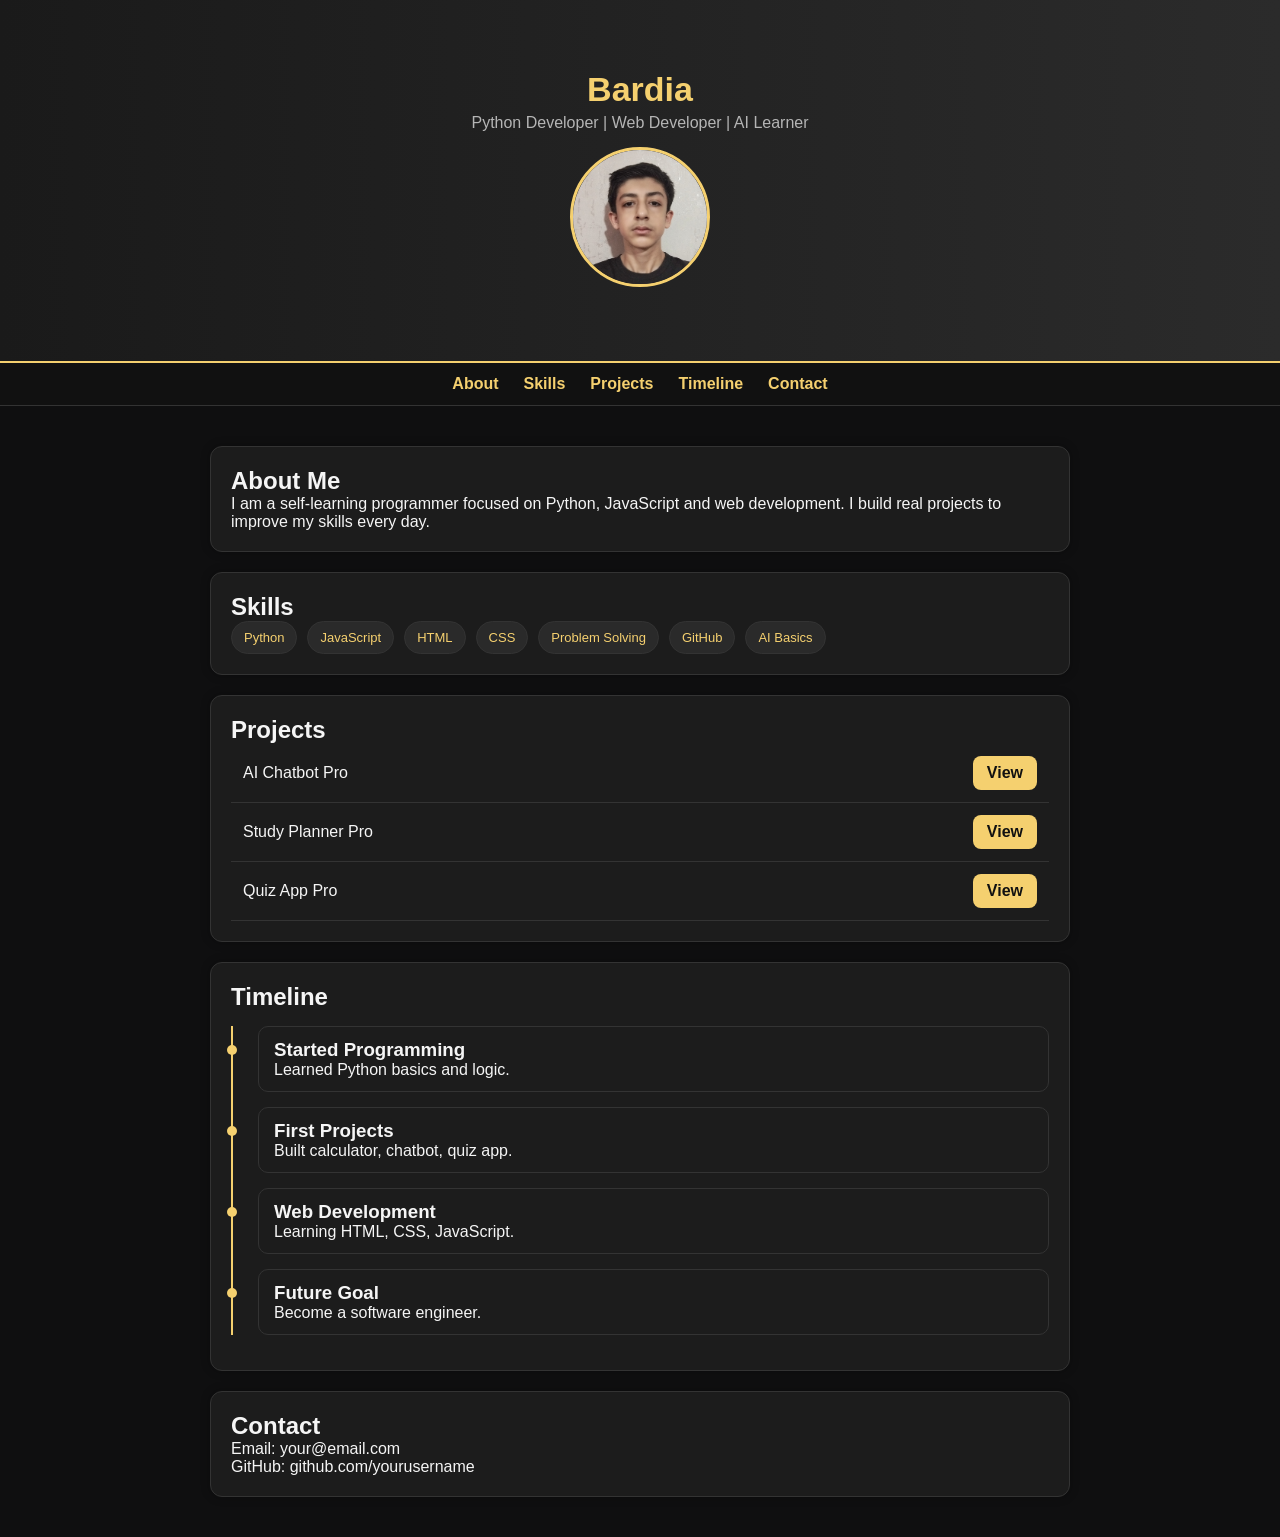
==== index.html @ 0d3816ca "Add files via upload" ====
<!DOCTYPE html>
<html lang="en">
<head>
<meta charset="UTF-8">
<meta name="viewport" content="width=device-width, initial-scale=1.0">

<title>Bardia | Portfolio</title>

<link rel="stylesheet" href="style.css">
</head>

<body>

<!-- HEADER -->
<div class="header">
    <h1>Bardia</h1>
    <p>Python Developer | Web Developer | AI Learner</p>
    <img src="profile.jpg" class="profile-pic">
</div>

<!-- NAV -->
<div class="nav">
    <a href="#about">About</a>
    <a href="#skills">Skills</a>
    <a href="#projects">Projects</a>
    <a href="#timeline">Timeline</a>
    <a href="#contact">Contact</a>
</div>

<!-- MAIN -->
<div class="container">

    <!-- ABOUT -->
    <div id="about" class="card">
        <h2>About Me</h2>
        <p>
            I am a self-learning programmer focused on Python, JavaScript and web development.
            I build real projects to improve my skills every day.
        </p>
    </div>

    <!-- SKILLS -->
    <div id="skills" class="card">
        <h2>Skills</h2>

        <div class="skills">
            <span class="tag">Python</span>
            <span class="tag">JavaScript</span>
            <span class="tag">HTML</span>
            <span class="tag">CSS</span>
            <span class="tag">Problem Solving</span>
            <span class="tag">GitHub</span>
            <span class="tag">AI Basics</span>
        </div>
    </div>

    <!-- PROJECTS -->
    <div id="projects" class="card">
        <h2>Projects</h2>

        <ul class="project-list">

            <li>
                AI Chatbot Pro
                <a href="project1.html" class="see-btn">View</a>
            </li>

            <li>
                Study Planner Pro
                <a href="project2.html" class="see-btn">View</a>
            </li>

            <li>
                Quiz App Pro
                <a href="project3.html" class="see-btn">View</a>
            </li>

        </ul>
    </div>

    <!-- TIMELINE -->
    <div id="timeline" class="card">
        <h2>Timeline</h2>

        <div class="timeline">

            <div class="item">
                <h3>Started Programming</h3>
                <p>Learned Python basics and logic.</p>
            </div>

            <div class="item">
                <h3>First Projects</h3>
                <p>Built calculator, chatbot, quiz app.</p>
            </div>

            <div class="item">
                <h3>Web Development</h3>
                <p>Learning HTML, CSS, JavaScript.</p>
            </div>

            <div class="item">
                <h3>Future Goal</h3>
                <p>Become a software engineer.</p>
            </div>

        </div>
    </div>

    <!-- CONTACT -->
    <div id="contact" class="card">
        <h2>Contact</h2>

        <p>Email: your@email.com</p>
        <p>GitHub: github.com/yourusername</p>

    </div>

</div>

<!-- SMOOTH CLICK EFFECT -->
<script>

document.querySelectorAll(".nav a").forEach(link => {
    link.addEventListener("click", function(){

        let target = document.querySelector(this.getAttribute("href"));

        target.style.boxShadow = "0 0 20px rgba(245,208,111,0.5)";

        setTimeout(()=>{
            target.style.boxShadow = "none";
        },800);

    });
});

</script>

</body>
</html>
---- style.css ----
*{
    margin:0;
    padding:0;
    box-sizing:border-box;
    font-family:Arial, sans-serif;
}

html{
    scroll-behavior:smooth;
}

body{
    background:#0f0f10;
    color:#f5f5f5;
}

/* HEADER */
.header{
    text-align:center;
    padding:70px 20px;
    background:linear-gradient(90deg,#1a1a1a,#2b2b2b);
    border-bottom:2px solid #f5d06f;
}

.header h1{
    color:#f5d06f;
    font-size:34px;
}

.header p{
    color:#b5b5b5;
    margin-top:5px;
}

/* PROFILE IMAGE */
.profile-pic{
    width:140px;
    height:140px;
    border-radius:50%;
    object-fit:cover;
    border:3px solid #f5d06f;
    margin-top:15px;
}

/* NAV */
.nav{
    display:flex;
    justify-content:center;
    gap:25px;
    background:#111111;
    padding:12px;
    position:sticky;
    top:0;
    border-bottom:1px solid #333;
    z-index:1000;
}

.nav a{
    color:#f5d06f;
    text-decoration:none;
    font-weight:bold;
    position:relative;
    transition:0.3s;
}

.nav a::after{
    content:"";
    position:absolute;
    left:0;
    bottom:-5px;
    width:0%;
    height:2px;
    background:#f5d06f;
    transition:0.3s;
}

.nav a:hover::after{
    width:100%;
}

/* CONTAINER */
.container{
    max-width:900px;
    margin:auto;
    padding:20px;
}

/* CARD */
.card{
    background:#1c1c1c;
    margin:20px 0;
    padding:20px;
    border-radius:12px;
    border:1px solid #333;
    box-shadow:0 0 10px rgba(0,0,0,0.3);
    transition:0.3s;
}

.card:hover{
    transform:translateY(-3px);
    box-shadow:0 0 15px rgba(245,208,111,0.15);
}

/* SKILLS */
.skills{
    display:flex;
    flex-wrap:wrap;
    gap:10px;
}

.tag{
    display:inline-block;
    padding:8px 12px;
    background:#2a2a2a;
    color:#f5d06f;
    border-radius:20px;
    font-size:13px;
    border:1px solid #333;
    transition:0.3s;
}

.tag:hover{
    transform:scale(1.1);
    background:#3a3a3a;
    box-shadow:0 0 10px rgba(245,208,111,0.2);
}

/* PROJECT LIST */
.project-list{
    list-style:none;
}

.project-list li{
    display:flex;
    justify-content:space-between;
    align-items:center;
    padding:12px;
    border-bottom:1px solid #333;
}

/* BUTTONS */
.btn, .see-btn{
    padding:8px 14px;
    background:#f5d06f;
    color:#111;
    border-radius:8px;
    text-decoration:none;
    font-weight:bold;
    border:none;
    cursor:pointer;
    transition:0.3s;
}

.btn:hover, .see-btn:hover{
    background:#ffd86b;
    transform:scale(1.05);
    box-shadow:0 0 12px rgba(245,208,111,0.4);
}

/* CHAT */
.chat-box{
    height:400px;
    overflow-y:auto;
    background:#151515;
    border:1px solid #333;
    border-radius:10px;
    padding:15px;
}

.user{
    text-align:right;
    color:#f5d06f;
    margin:10px 0;
}

.bot{
    text-align:left;
    color:#cccccc;
    margin:10px 0;
}

/* INPUT */
.input-area{
    display:flex;
    gap:10px;
    margin-top:10px;
}

input{
    flex:1;
    padding:10px;
    border-radius:8px;
    border:1px solid #333;
    background:#0f0f10;
    color:white;
}

/* TIMELINE */
.timeline{
    border-left:2px solid #f5d06f;
    padding-left:25px;
}

.item{
    margin:15px 0;
    padding:12px 15px;
    background:#1c1c1c;
    border-radius:10px;
    border:1px solid #333;
    position:relative;
    transition:0.3s;
}

.item:hover{
    transform:translateX(8px);
    box-shadow:0 0 12px rgba(245,208,111,0.2);
}

.item::before{
    content:"";
    width:10px;
    height:10px;
    background:#f5d06f;
    border-radius:50%;
    position:absolute;
    left:-32px;
    top:18px;
}

/* RESPONSIVE */
@media (max-width:600px){
    .nav{
        flex-wrap:wrap;
        gap:10px;
    }

    .project-list li{
        flex-direction:column;
        align-items:flex-start;
        gap:10px;
    }

    .skills{
        justify-content:center;
    }
}
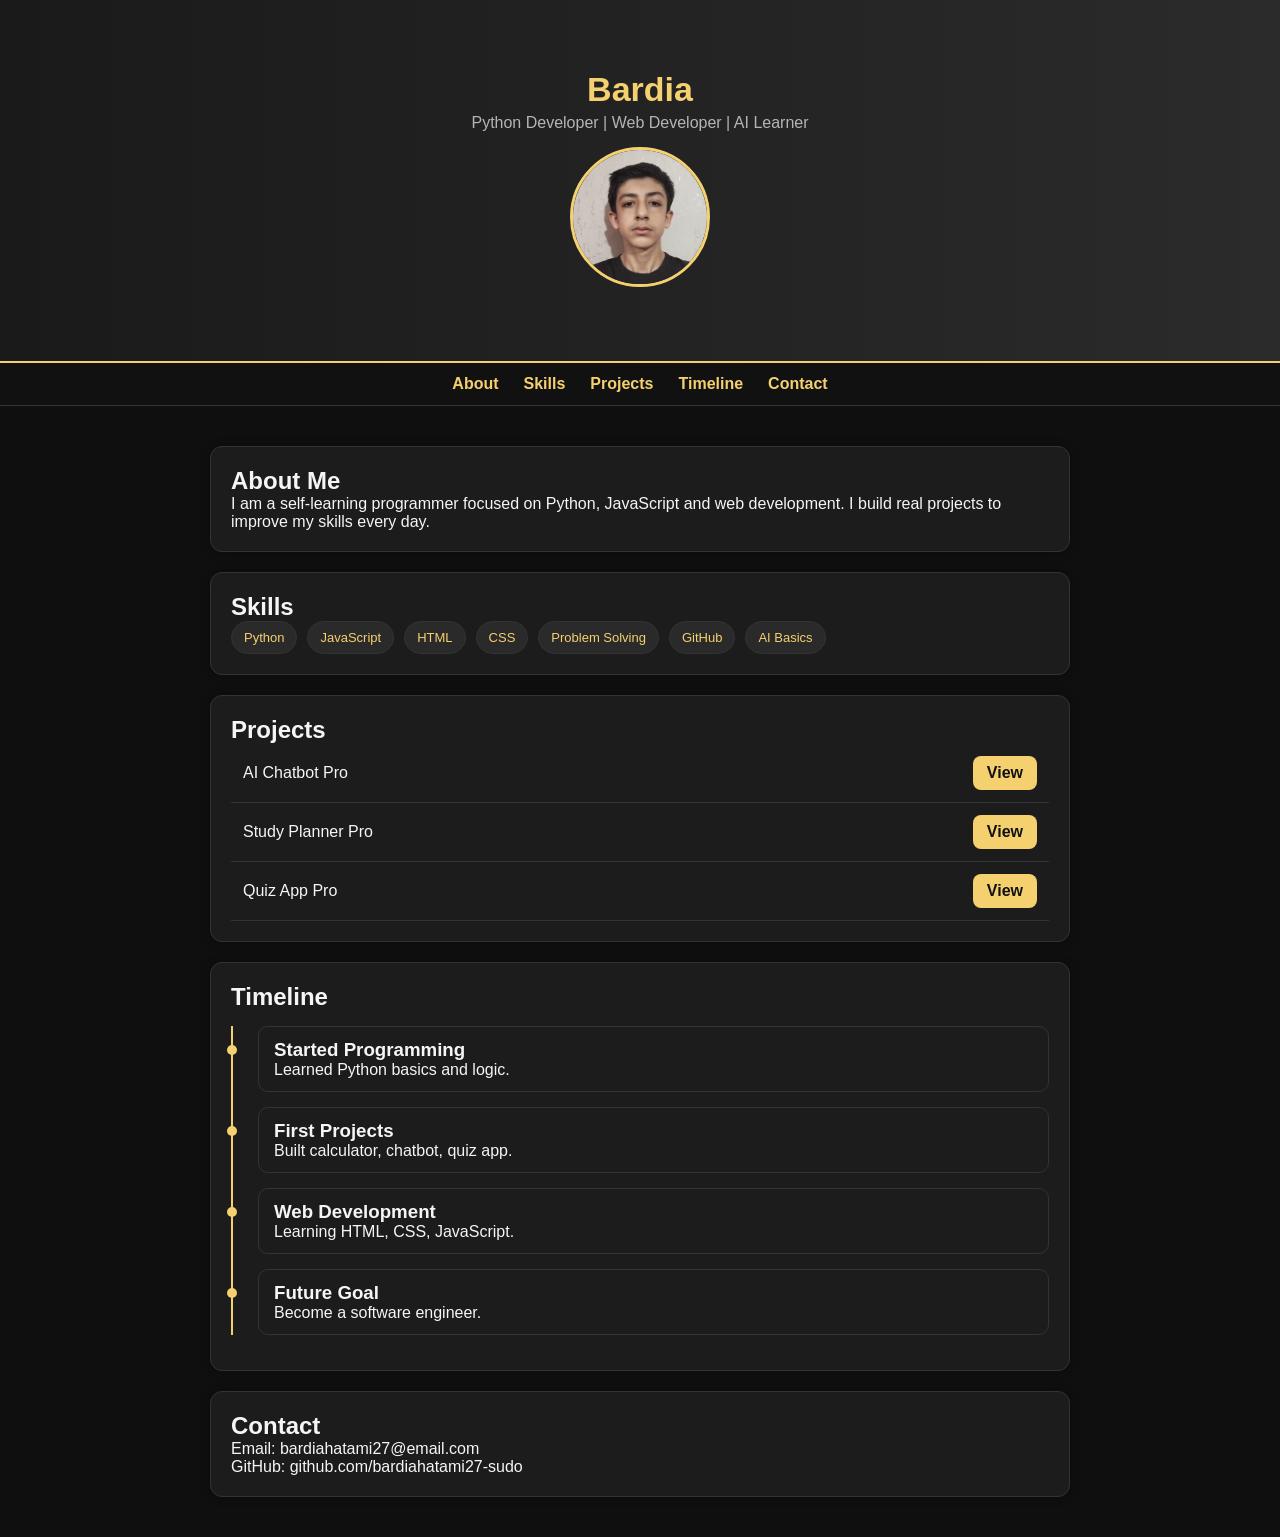
==== commit 9362fd4d: "Add files via upload" ====
--- a/index.html
+++ b/index.html
@@ -4,7 +4,7 @@
 <meta charset="UTF-8">
 <meta name="viewport" content="width=device-width, initial-scale=1.0">
 
-<title>Bardia | Portfolio</title>
+<title>Bardia Hatami</title>
 
 <link rel="stylesheet" href="style.css">
 </head>
@@ -111,8 +111,8 @@
     <div id="contact" class="card">
         <h2>Contact</h2>
 
-        <p>Email: your@email.com</p>
-        <p>GitHub: github.com/yourusername</p>
+        <p>Email: bardiahatami27@email.com</p>
+        <p>GitHub: github.com/bardiahatami27-sudo</p>
 
     </div>
 
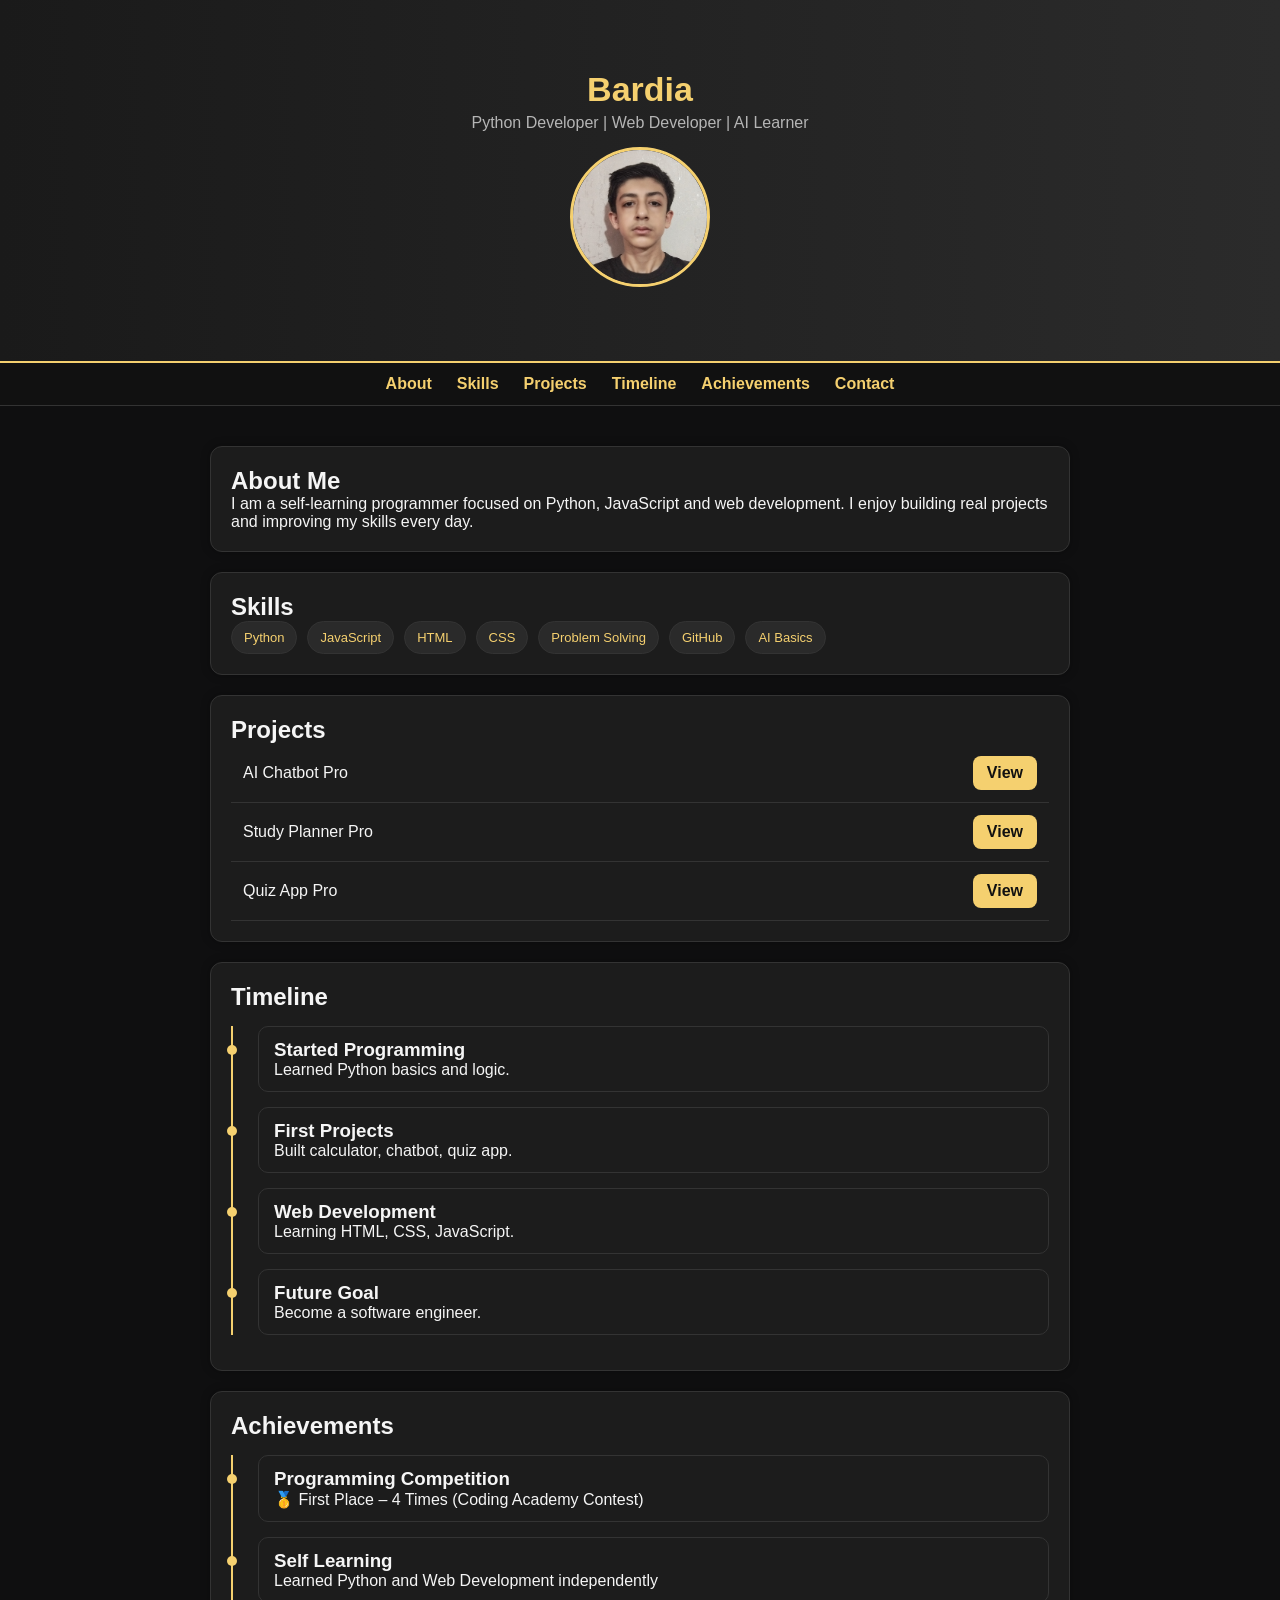
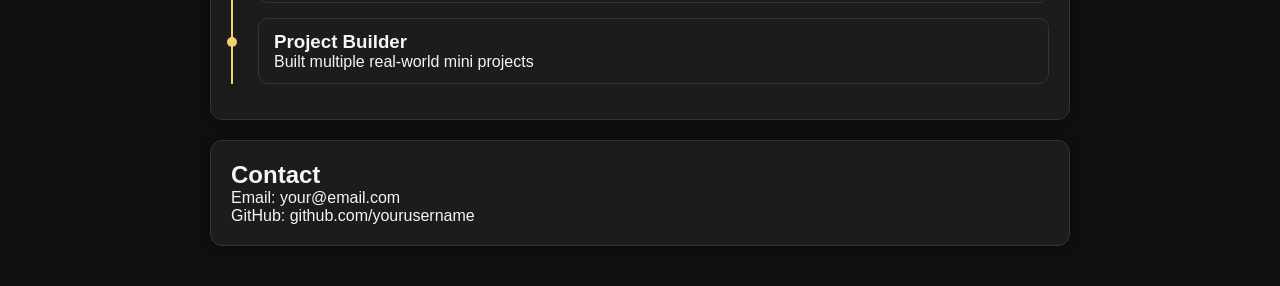
==== commit f9cf8a7b: "Add files via upload" ====
--- a/index.html
+++ b/index.html
@@ -4,7 +4,7 @@
 <meta charset="UTF-8">
 <meta name="viewport" content="width=device-width, initial-scale=1.0">
 
-<title>Bardia Hatami</title>
+<title>Bardia | Portfolio</title>
 
 <link rel="stylesheet" href="style.css">
 </head>
@@ -24,10 +24,11 @@
     <a href="#skills">Skills</a>
     <a href="#projects">Projects</a>
     <a href="#timeline">Timeline</a>
+    <a href="#achievements">Achievements</a>
     <a href="#contact">Contact</a>
 </div>
 
-<!-- MAIN -->
+<!-- MAIN CONTAINER -->
 <div class="container">
 
     <!-- ABOUT -->
@@ -35,7 +36,7 @@
         <h2>About Me</h2>
         <p>
             I am a self-learning programmer focused on Python, JavaScript and web development.
-            I build real projects to improve my skills every day.
+            I enjoy building real projects and improving my skills every day.
         </p>
     </div>
 
@@ -107,18 +108,44 @@
         </div>
     </div>
 
+    <!-- 🏆 ACHIEVEMENTS -->
+    <div id="achievements" class="card">
+
+        <h2>Achievements</h2>
+
+        <div class="timeline">
+
+            <div class="item">
+                <h3>Programming Competition</h3>
+                <p>🥇 First Place – 4 Times (Coding Academy Contest)</p>
+            </div>
+
+            <div class="item">
+                <h3>Self Learning</h3>
+                <p>Learned Python and Web Development independently</p>
+            </div>
+
+            <div class="item">
+                <h3>Project Builder</h3>
+                <p>Built multiple real-world mini projects</p>
+            </div>
+
+        </div>
+
+    </div>
+
     <!-- CONTACT -->
     <div id="contact" class="card">
         <h2>Contact</h2>
 
-        <p>Email: bardiahatami27@email.com</p>
-        <p>GitHub: github.com/bardiahatami27-sudo</p>
+        <p>Email: your@email.com</p>
+        <p>GitHub: github.com/yourusername</p>
 
     </div>
 
 </div>
 
-<!-- SMOOTH CLICK EFFECT -->
+<!-- SMOOTH CLICK HIGHLIGHT -->
 <script>
 
 document.querySelectorAll(".nav a").forEach(link => {
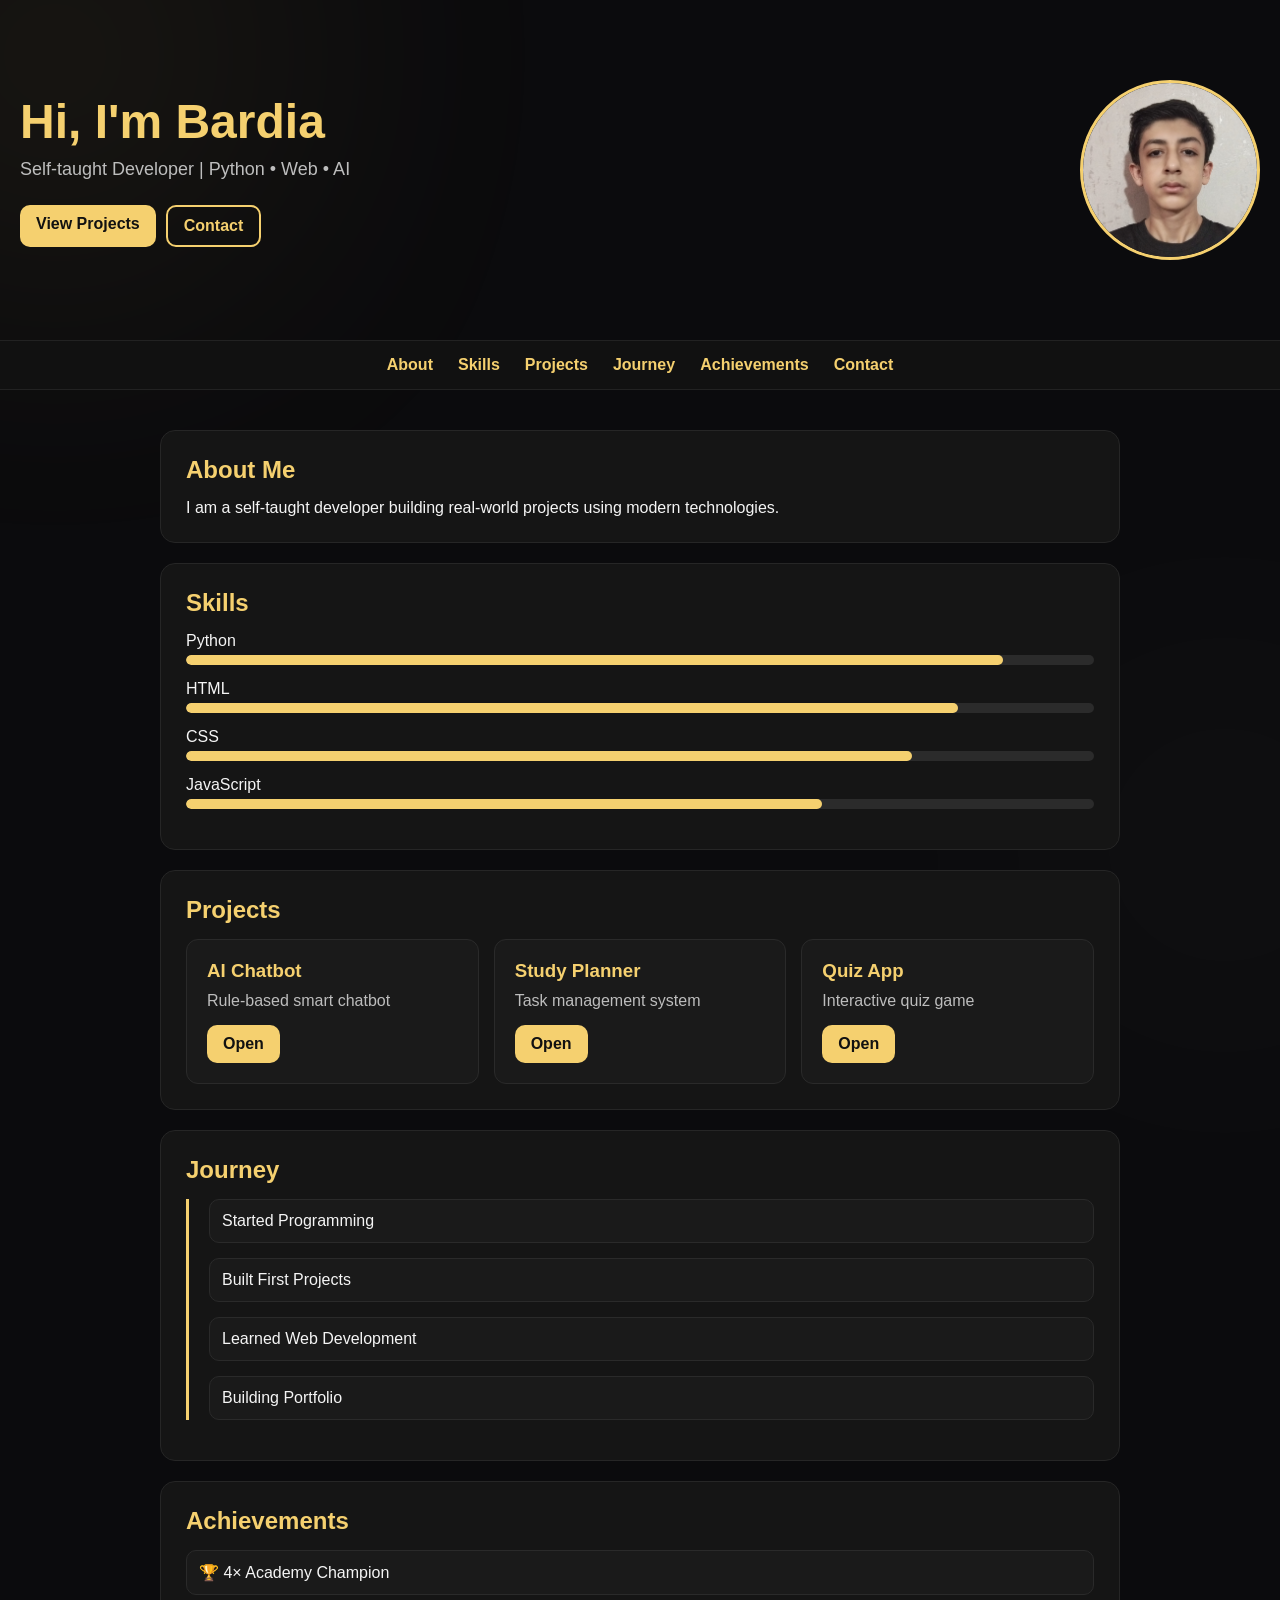
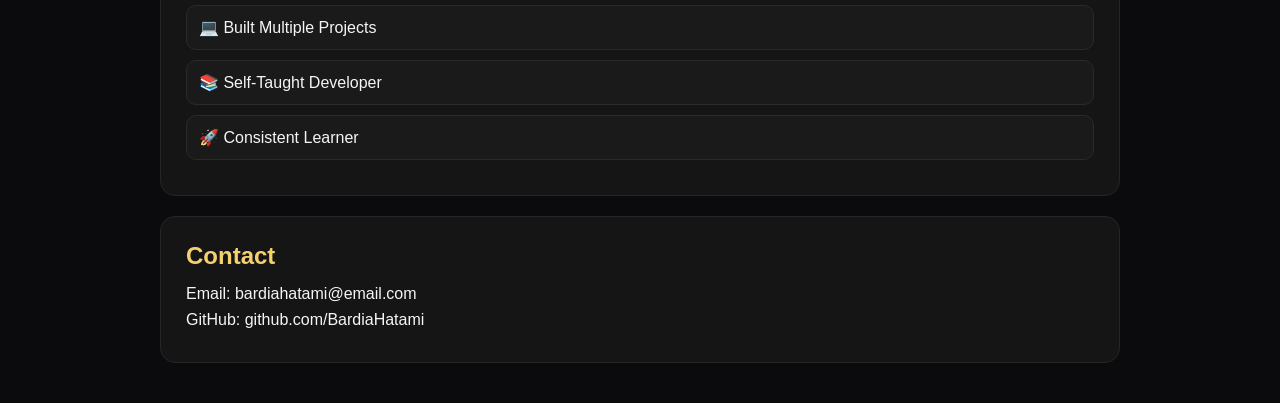
==== commit c4de43d2: "Add files via upload" ====
--- a/index.html
+++ b/index.html
@@ -3,166 +3,124 @@
 <head>
 <meta charset="UTF-8">
 <meta name="viewport" content="width=device-width, initial-scale=1.0">
-
 <title>Bardia | Portfolio</title>
-
 <link rel="stylesheet" href="style.css">
 </head>
 
 <body>
 
-<!-- HEADER -->
-<div class="header">
-    <h1>Bardia</h1>
-    <p>Python Developer | Web Developer | AI Learner</p>
-    <img src="profile.jpg" class="profile-pic">
-</div>
+<div class="bg-glow"></div>
+
+<!-- HERO -->
+<header class="hero">
+
+    <div class="hero-text">
+        <h1>Hi, I'm Bardia</h1>
+        <p>Self-taught Developer | Python • Web • AI</p>
+
+        <div class="hero-buttons">
+            <a href="#projects" class="btn">View Projects</a>
+            <a href="#contact" class="btn outline">Contact</a>
+        </div>
+    </div>
+
+    <img src="profile.jpg" class="hero-img">
+
+</header>
 
 <!-- NAV -->
-<div class="nav">
+<nav class="nav">
     <a href="#about">About</a>
     <a href="#skills">Skills</a>
     <a href="#projects">Projects</a>
-    <a href="#timeline">Timeline</a>
+    <a href="#timeline">Journey</a>
     <a href="#achievements">Achievements</a>
     <a href="#contact">Contact</a>
-</div>
+</nav>
 
-<!-- MAIN CONTAINER -->
-<div class="container">
+<main class="container">
 
     <!-- ABOUT -->
-    <div id="about" class="card">
+    <section id="about" class="card">
         <h2>About Me</h2>
-        <p>
-            I am a self-learning programmer focused on Python, JavaScript and web development.
-            I enjoy building real projects and improving my skills every day.
-        </p>
-    </div>
+        <p>I am a self-taught developer building real-world projects using modern technologies.</p>
+    </section>
 
     <!-- SKILLS -->
-    <div id="skills" class="card">
+    <section id="skills" class="card">
         <h2>Skills</h2>
 
-        <div class="skills">
-            <span class="tag">Python</span>
-            <span class="tag">JavaScript</span>
-            <span class="tag">HTML</span>
-            <span class="tag">CSS</span>
-            <span class="tag">Problem Solving</span>
-            <span class="tag">GitHub</span>
-            <span class="tag">AI Basics</span>
+        <div class="skill">
+            <p>Python</p>
+            <div class="bar"><div class="fill python"></div></div>
+
+            <p>HTML</p>
+            <div class="bar"><div class="fill html"></div></div>
+
+            <p>CSS</p>
+            <div class="bar"><div class="fill css"></div></div>
+
+            <p>JavaScript</p>
+            <div class="bar"><div class="fill js"></div></div>
         </div>
-    </div>
+    </section>
 
     <!-- PROJECTS -->
-    <div id="projects" class="card">
+    <section id="projects" class="card">
         <h2>Projects</h2>
 
-        <ul class="project-list">
+        <div class="project-grid">
 
-            <li>
-                AI Chatbot Pro
-                <a href="project1.html" class="see-btn">View</a>
-            </li>
-
-            <li>
-                Study Planner Pro
-                <a href="project2.html" class="see-btn">View</a>
-            </li>
-
-            <li>
-                Quiz App Pro
-                <a href="project3.html" class="see-btn">View</a>
-            </li>
-
-        </ul>
-    </div>
-
-    <!-- TIMELINE -->
-    <div id="timeline" class="card">
-        <h2>Timeline</h2>
-
-        <div class="timeline">
-
-            <div class="item">
-                <h3>Started Programming</h3>
-                <p>Learned Python basics and logic.</p>
+            <div class="project-card">
+                <h3>AI Chatbot</h3>
+                <p>Rule-based smart chatbot</p>
+                <a class="see-btn" href="project1.html">Open</a>
             </div>
 
-            <div class="item">
-                <h3>First Projects</h3>
-                <p>Built calculator, chatbot, quiz app.</p>
+            <div class="project-card">
+                <h3>Study Planner</h3>
+                <p>Task management system</p>
+                <a class="see-btn" href="project2.html">Open</a>
             </div>
 
-            <div class="item">
-                <h3>Web Development</h3>
-                <p>Learning HTML, CSS, JavaScript.</p>
-            </div>
-
-            <div class="item">
-                <h3>Future Goal</h3>
-                <p>Become a software engineer.</p>
+            <div class="project-card">
+                <h3>Quiz App</h3>
+                <p>Interactive quiz game</p>
+                <a class="see-btn" href="project3.html">Open</a>
             </div>
 
         </div>
-    </div>
+    </section>
 
-    <!-- 🏆 ACHIEVEMENTS -->
-    <div id="achievements" class="card">
+    <!-- TIMELINE -->
+    <section id="timeline" class="card">
+        <h2>Journey</h2>
 
+        <div class="timeline">
+            <div class="item">Started Programming</div>
+            <div class="item">Built First Projects</div>
+            <div class="item">Learned Web Development</div>
+            <div class="item">Building Portfolio</div>
+        </div>
+    </section>
+
+    <!-- ACHIEVEMENTS -->
+    <section id="achievements" class="card">
         <h2>Achievements</h2>
 
-        <div class="timeline">
-
-            <div class="item">
-                <h3>Programming Competition</h3>
-                <p>🥇 First Place – 4 Times (Coding Academy Contest)</p>
-            </div>
-
-            <div class="item">
-                <h3>Self Learning</h3>
-                <p>Learned Python and Web Development independently</p>
-            </div>
-
-            <div class="item">
-                <h3>Project Builder</h3>
-                <p>Built multiple real-world mini projects</p>
-            </div>
-
-        </div>
-
-    </div>
+        <div class="ach-item">🏆 4× Academy Champion</div>
+        <div class="ach-item">💻 Built Multiple Projects</div>
+        <div class="ach-item">📚 Self-Taught Developer</div>
+        <div class="ach-item">🚀 Consistent Learner</div>
+    </section>
 
     <!-- CONTACT -->
-    <div id="contact" class="card">
+    <section id="contact" class="card">
         <h2>Contact</h2>
+        <p>Email: bardiahatami@email.com</p>
+        <p>GitHub: github.com/BardiaHatami</p>
+    </section>
 
-        <p>Email: your@email.com</p>
-        <p>GitHub: github.com/yourusername</p>
-
-    </div>
-
-</div>
-
-<!-- SMOOTH CLICK HIGHLIGHT -->
-<script>
-
-document.querySelectorAll(".nav a").forEach(link => {
-    link.addEventListener("click", function(){
-
-        let target = document.querySelector(this.getAttribute("href"));
-
-        target.style.boxShadow = "0 0 20px rgba(245,208,111,0.5)";
-
-        setTimeout(()=>{
-            target.style.boxShadow = "none";
-        },800);
-
-    });
-});
-
-</script>
-
+</main>
 </body>
 </html>
--- a/style.css
+++ b/style.css
@@ -1,3 +1,6 @@
+/* =========================
+   RESET
+========================= */
 *{
     margin:0;
     padding:0;
@@ -10,237 +13,333 @@
 }
 
 body{
-    background:#0f0f10;
+    background:#0b0b0d;
     color:#f5f5f5;
-}
-
-/* HEADER */
-.header{
-    text-align:center;
-    padding:70px 20px;
-    background:linear-gradient(90deg,#1a1a1a,#2b2b2b);
-    border-bottom:2px solid #f5d06f;
-}
-
-.header h1{
-    color:#f5d06f;
-    font-size:34px;
-}
-
-.header p{
-    color:#b5b5b5;
-    margin-top:5px;
-}
-
-/* PROFILE IMAGE */
-.profile-pic{
-    width:140px;
-    height:140px;
+    overflow-x:hidden;
+}
+
+/* =========================
+   BACKGROUND GLOW
+========================= */
+
+.bg-glow::before,
+.bg-glow::after{
+    content:"";
+    position:fixed;
+    width:350px;
+    height:350px;
     border-radius:50%;
+    filter:blur(160px);
+    z-index:-1;
+}
+
+.bg-glow::before{
+    background:#f5d06f;
+    top:-120px;
+    left:-120px;
+    opacity:.15;
+}
+
+.bg-glow::after{
+    background:white;
+    bottom:-120px;
+    right:-120px;
+    opacity:.05;
+}
+
+/* =========================
+   HERO
+========================= */
+
+.hero{
+    display:flex;
+    justify-content:space-between;
+    align-items:center;
+    flex-wrap:wrap;
+    padding:80px 20px;
+    border-bottom:1px solid #222;
+}
+
+.hero-text{
+    max-width:600px;
+}
+
+.hero-text h1{
+    font-size:48px;
+    color:#f5d06f;
+    margin-bottom:10px;
+}
+
+.hero-text p{
+    color:#bdbdbd;
+    font-size:18px;
+    margin-bottom:25px;
+}
+
+.hero-buttons{
+    display:flex;
+    gap:10px;
+}
+
+.hero-img{
+    width:180px;
+    height:180px;
     object-fit:cover;
+    border-radius:50%;
     border:3px solid #f5d06f;
-    margin-top:15px;
-}
-
-/* NAV */
+}
+
+/* =========================
+   BUTTONS
+========================= */
+
+.btn,
+.see-btn{
+    background:#f5d06f;
+    color:#111;
+    text-decoration:none;
+    padding:10px 16px;
+    border-radius:10px;
+    font-weight:bold;
+    transition:.3s;
+    display:inline-block;
+}
+
+.btn:hover,
+.see-btn:hover{
+    transform:translateY(-2px);
+}
+
+.btn.outline{
+    background:transparent;
+    border:2px solid #f5d06f;
+    color:#f5d06f;
+}
+
+/* =========================
+   NAVBAR
+========================= */
+
 .nav{
     display:flex;
     justify-content:center;
     gap:25px;
-    background:#111111;
-    padding:12px;
+    padding:15px;
+    background:#111;
     position:sticky;
     top:0;
-    border-bottom:1px solid #333;
-    z-index:1000;
+    z-index:999;
+    border-bottom:1px solid #222;
 }
 
 .nav a{
-    color:#f5d06f;
     text-decoration:none;
+    color:#f5d06f;
     font-weight:bold;
-    position:relative;
-    transition:0.3s;
-}
-
-.nav a::after{
-    content:"";
-    position:absolute;
-    left:0;
-    bottom:-5px;
-    width:0%;
-    height:2px;
-    background:#f5d06f;
-    transition:0.3s;
-}
-
-.nav a:hover::after{
-    width:100%;
-}
-
-/* CONTAINER */
+    transition:.3s;
+}
+
+.nav a:hover{
+    color:white;
+}
+
+/* =========================
+   CONTAINER
+========================= */
+
 .container{
-    max-width:900px;
+    max-width:1000px;
     margin:auto;
     padding:20px;
 }
 
-/* CARD */
+/* =========================
+   CARDS
+========================= */
+
 .card{
-    background:#1c1c1c;
+    background:#151515;
+    border:1px solid #262626;
+    border-radius:15px;
+    padding:25px;
     margin:20px 0;
+    transition:.3s;
+}
+
+.card:hover{
+    transform:translateY(-4px);
+    box-shadow:0 10px 25px rgba(245,208,111,.08);
+}
+
+.card h2{
+    color:#f5d06f;
+    margin-bottom:15px;
+}
+
+/* =========================
+   SKILLS
+========================= */
+
+.skill p{
+    margin:10px 0 5px;
+}
+
+.bar{
+    width:100%;
+    height:10px;
+    background:#2b2b2b;
+    border-radius:999px;
+    overflow:hidden;
+    margin-bottom:15px;
+}
+
+.fill{
+    height:100%;
+    border-radius:999px;
+}
+
+.python{
+    width:90%;
+    background:#f5d06f;
+}
+
+.html{
+    width:85%;
+    background:#f5d06f;
+}
+
+.css{
+    width:80%;
+    background:#f5d06f;
+}
+
+.js{
+    width:70%;
+    background:#f5d06f;
+}
+
+/* =========================
+   PROJECTS
+========================= */
+
+.project-grid{
+    display:grid;
+    grid-template-columns:repeat(auto-fit,minmax(240px,1fr));
+    gap:15px;
+}
+
+.project-card{
+    background:#1a1a1a;
+    border:1px solid #2a2a2a;
+    border-radius:12px;
     padding:20px;
-    border-radius:12px;
-    border:1px solid #333;
-    box-shadow:0 0 10px rgba(0,0,0,0.3);
-    transition:0.3s;
-}
-
-.card:hover{
-    transform:translateY(-3px);
-    box-shadow:0 0 15px rgba(245,208,111,0.15);
-}
-
-/* SKILLS */
-.skills{
-    display:flex;
-    flex-wrap:wrap;
-    gap:10px;
-}
-
-.tag{
-    display:inline-block;
-    padding:8px 12px;
-    background:#2a2a2a;
-    color:#f5d06f;
-    border-radius:20px;
-    font-size:13px;
-    border:1px solid #333;
-    transition:0.3s;
-}
-
-.tag:hover{
-    transform:scale(1.1);
-    background:#3a3a3a;
-    box-shadow:0 0 10px rgba(245,208,111,0.2);
-}
-
-/* PROJECT LIST */
-.project-list{
-    list-style:none;
-}
-
-.project-list li{
-    display:flex;
-    justify-content:space-between;
-    align-items:center;
+    transition:.3s;
+}
+
+.project-card:hover{
+    transform:translateY(-5px);
+    border-color:#f5d06f;
+}
+
+.project-card h3{
+    color:#f5d06f;
+    margin-bottom:10px;
+}
+
+.project-card p{
+    color:#bdbdbd;
+    margin-bottom:15px;
+}
+
+/* =========================
+   TIMELINE
+========================= */
+
+.timeline{
+    border-left:3px solid #f5d06f;
+    padding-left:20px;
+}
+
+.item{
+    background:#1a1a1a;
     padding:12px;
-    border-bottom:1px solid #333;
-}
-
-/* BUTTONS */
-.btn, .see-btn{
-    padding:8px 14px;
-    background:#f5d06f;
-    color:#111;
-    border-radius:8px;
-    text-decoration:none;
-    font-weight:bold;
-    border:none;
-    cursor:pointer;
-    transition:0.3s;
-}
-
-.btn:hover, .see-btn:hover{
-    background:#ffd86b;
-    transform:scale(1.05);
-    box-shadow:0 0 12px rgba(245,208,111,0.4);
-}
-
-/* CHAT */
-.chat-box{
-    height:400px;
-    overflow-y:auto;
-    background:#151515;
-    border:1px solid #333;
     border-radius:10px;
-    padding:15px;
-}
-
-.user{
-    text-align:right;
-    color:#f5d06f;
+    margin:15px 0;
+    border:1px solid #2a2a2a;
+}
+
+/* =========================
+   ACHIEVEMENTS
+========================= */
+
+.ach-item{
+    background:#1a1a1a;
+    border:1px solid #2a2a2a;
+    padding:12px;
+    border-radius:10px;
     margin:10px 0;
-}
-
-.bot{
-    text-align:left;
-    color:#cccccc;
-    margin:10px 0;
-}
-
-/* INPUT */
-.input-area{
-    display:flex;
-    gap:10px;
-    margin-top:10px;
-}
-
-input{
-    flex:1;
-    padding:10px;
-    border-radius:8px;
-    border:1px solid #333;
-    background:#0f0f10;
-    color:white;
-}
-
-/* TIMELINE */
-.timeline{
-    border-left:2px solid #f5d06f;
-    padding-left:25px;
-}
-
-.item{
-    margin:15px 0;
-    padding:12px 15px;
-    background:#1c1c1c;
-    border-radius:10px;
-    border:1px solid #333;
-    position:relative;
-    transition:0.3s;
-}
-
-.item:hover{
-    transform:translateX(8px);
-    box-shadow:0 0 12px rgba(245,208,111,0.2);
-}
-
-.item::before{
-    content:"";
-    width:10px;
-    height:10px;
-    background:#f5d06f;
-    border-radius:50%;
-    position:absolute;
-    left:-32px;
-    top:18px;
-}
-
-/* RESPONSIVE */
-@media (max-width:600px){
+    transition:.3s;
+}
+
+.ach-item:hover{
+    transform:translateX(6px);
+    border-color:#f5d06f;
+}
+
+/* =========================
+   CONTACT
+========================= */
+
+#contact p{
+    margin:8px 0;
+}
+
+/* =========================
+   ANIMATION
+========================= */
+
+.card{
+    animation:fadeIn .8s ease;
+}
+
+@keyframes fadeIn{
+    from{
+        opacity:0;
+        transform:translateY(20px);
+    }
+    to{
+        opacity:1;
+        transform:translateY(0);
+    }
+}
+
+/* =========================
+   MOBILE
+========================= */
+
+@media(max-width:768px){
+
+    .hero{
+        flex-direction:column;
+        text-align:center;
+        gap:25px;
+    }
+
+    .hero-buttons{
+        justify-content:center;
+    }
+
+    .hero-text h1{
+        font-size:36px;
+    }
+
     .nav{
         flex-wrap:wrap;
-        gap:10px;
-    }
-
-    .project-list li{
-        flex-direction:column;
-        align-items:flex-start;
-        gap:10px;
-    }
-
-    .skills{
-        justify-content:center;
-    }
+        gap:12px;
+    }
+
+    .project-grid{
+        grid-template-columns:1fr;
+    }
+
 }
